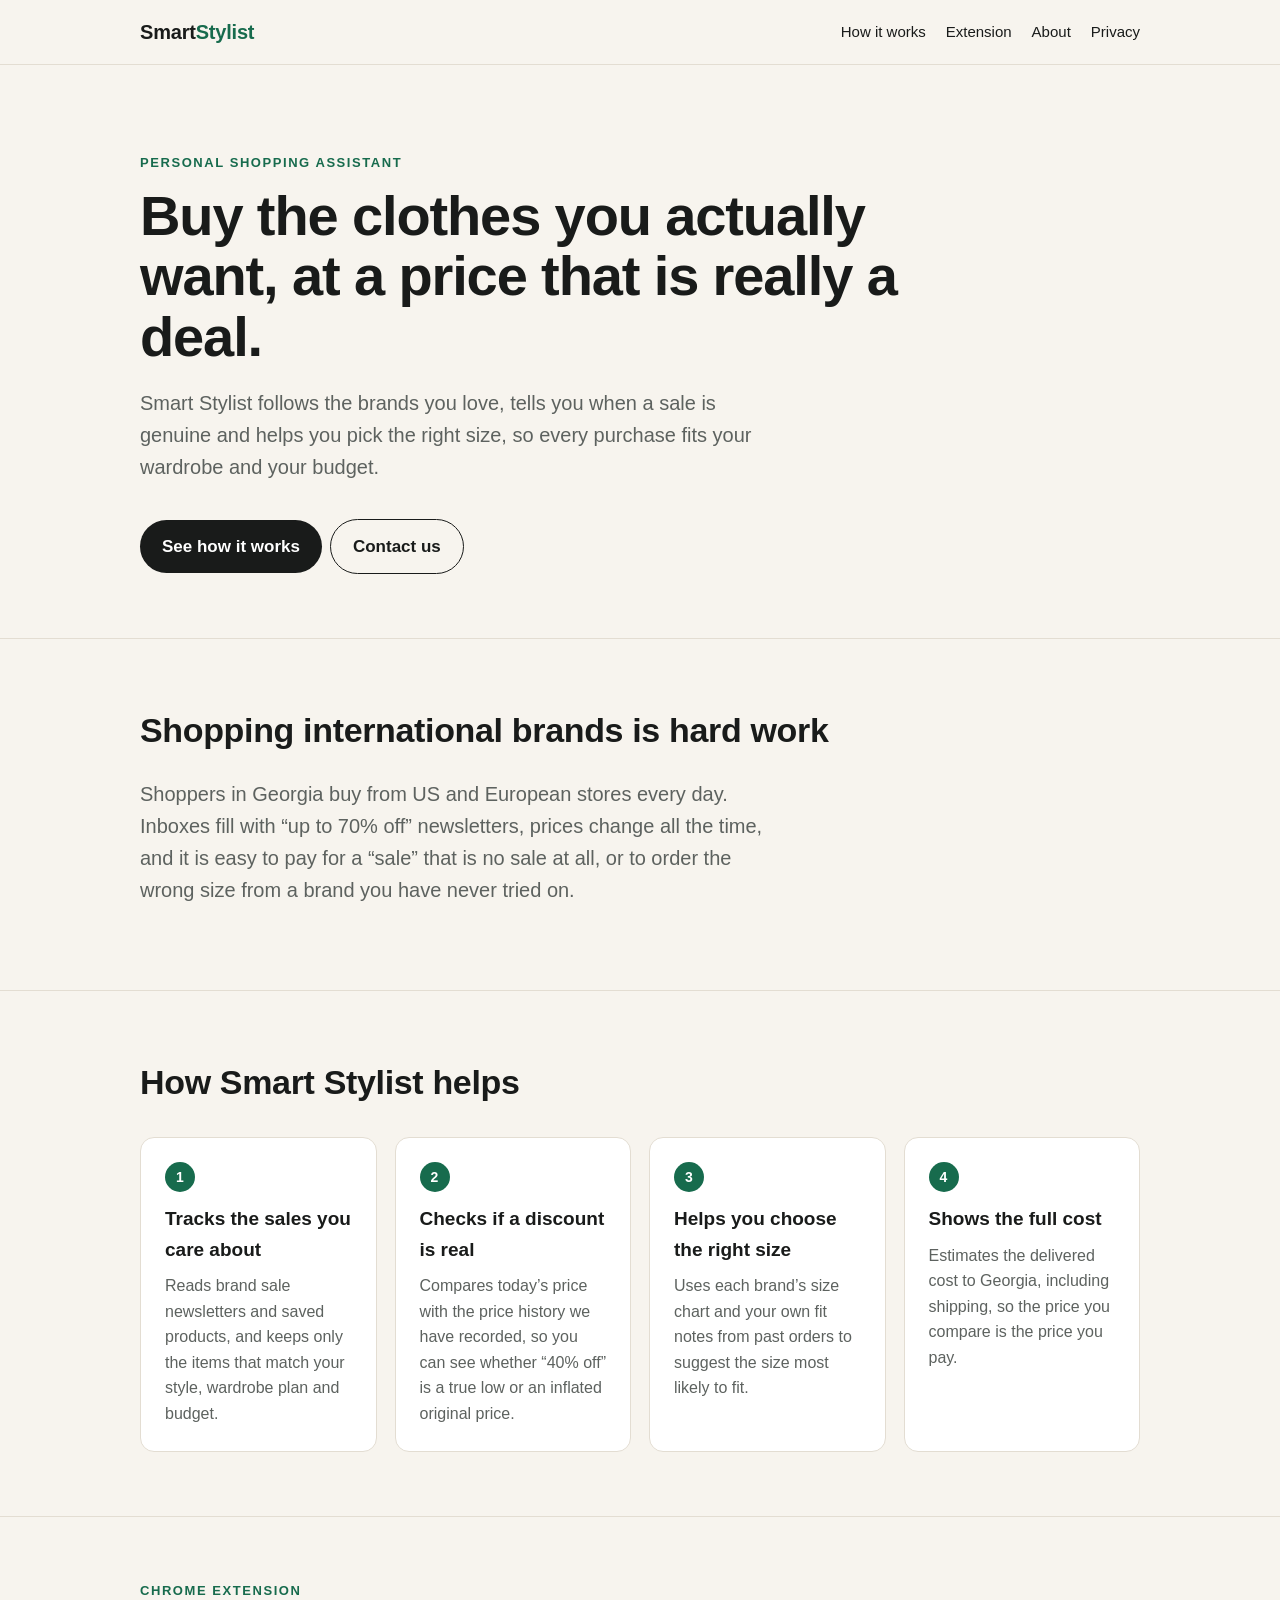
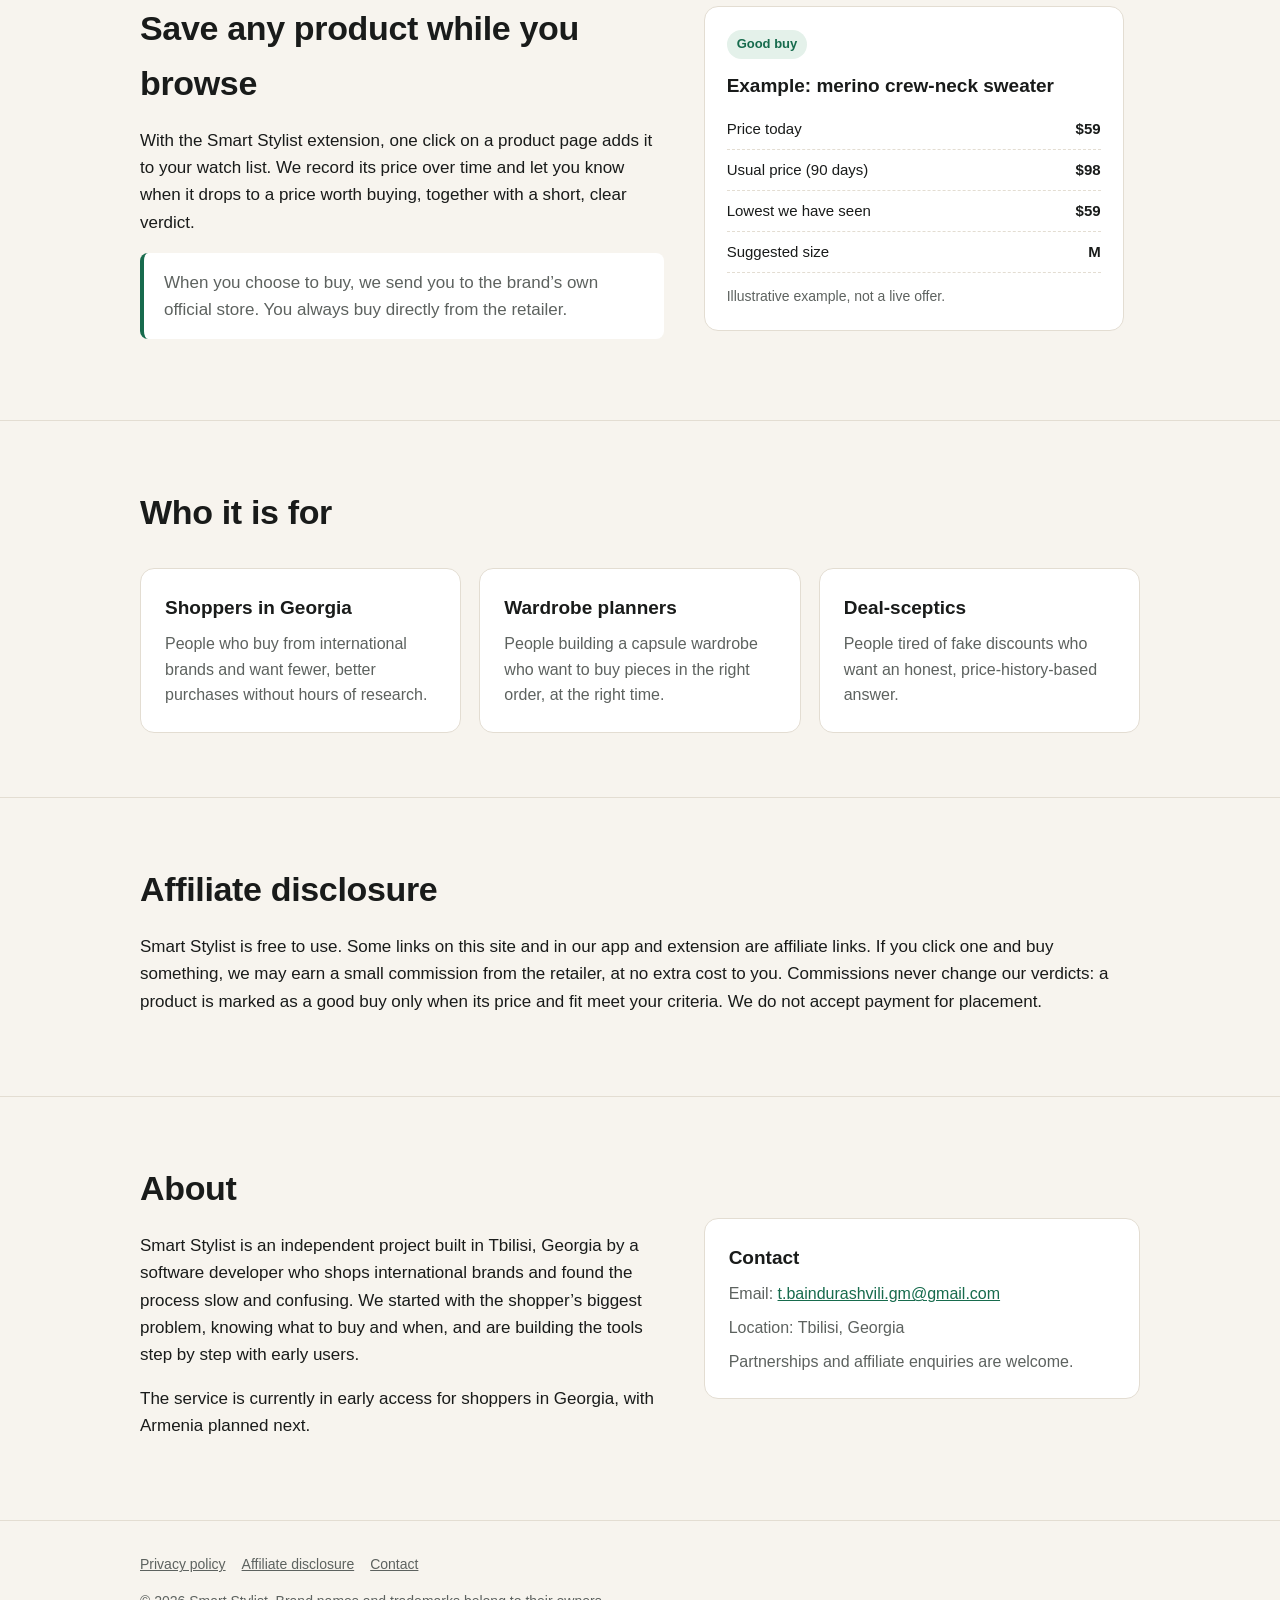
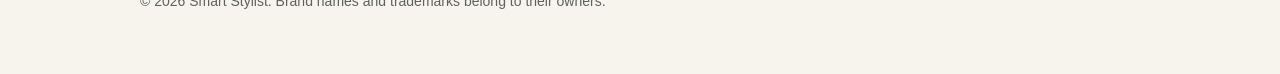
==== index.html @ 179b52d7 "Publish Smart Stylist landing page Co-Authored-By: Claude Opus 5.5 <noreply@anthropic.com> Claude-Se" ====
<!doctype html>
<html lang="en">
<head>
<meta charset="utf-8">
<meta name="viewport" content="width=device-width,initial-scale=1">
<title>Smart Stylist — buy fewer, better clothes on real sales</title>
<meta name="description" content="Smart Stylist is a personal shopping assistant and Chrome extension that tracks fashion sales, checks whether discounts are real and helps you choose the right size. Built in Georgia.">
<link rel="stylesheet" href="styles.css">
</head>
<body>
<header><div class="wrap nav">
  <a class="brand" href="./">Smart<span>Stylist</span></a>
  <nav><a href="#how">How it works</a><a class="hide-sm" href="#extension">Extension</a><a href="#about">About</a><a href="privacy.html">Privacy</a></nav>
</div></header>

<main>
<div class="wrap hero">
  <div class="eyebrow">Personal shopping assistant</div>
  <h1>Buy the clothes you actually want, at a price that is really a deal.</h1>
  <p class="lead">Smart Stylist follows the brands you love, tells you when a sale is genuine and helps you pick the right size, so every purchase fits your wardrobe and your budget.</p>
  <a class="btn" href="#how">See how it works</a><a class="btn alt" href="#about">Contact us</a>
</div>

<section id="problem"><div class="wrap">
  <h2>Shopping international brands is hard work</h2>
  <p class="lead">Shoppers in Georgia buy from US and European stores every day. Inboxes fill with “up to 70% off” newsletters, prices change all the time, and it is easy to pay for a “sale” that is no sale at all, or to order the wrong size from a brand you have never tried on.</p>
</div></section>

<section id="how"><div class="wrap">
  <h2>How Smart Stylist helps</h2>
  <div class="grid">
    <div class="card"><div class="num">1</div><h3>Tracks the sales you care about</h3><p>Reads brand sale newsletters and saved products, and keeps only the items that match your style, wardrobe plan and budget.</p></div>
    <div class="card"><div class="num">2</div><h3>Checks if a discount is real</h3><p>Compares today’s price with the price history we have recorded, so you can see whether “40% off” is a true low or an inflated original price.</p></div>
    <div class="card"><div class="num">3</div><h3>Helps you choose the right size</h3><p>Uses each brand’s size chart and your own fit notes from past orders to suggest the size most likely to fit.</p></div>
    <div class="card"><div class="num">4</div><h3>Shows the full cost</h3><p>Estimates the delivered cost to Georgia, including shipping, so the price you compare is the price you pay.</p></div>
  </div>
</div></section>

<section id="extension"><div class="wrap split">
  <div>
    <div class="eyebrow">Chrome extension</div>
    <h2>Save any product while you browse</h2>
    <p>With the Smart Stylist extension, one click on a product page adds it to your watch list. We record its price over time and let you know when it drops to a price worth buying, together with a short, clear verdict.</p>
    <p class="note">When you choose to buy, we send you to the brand’s own official store. You always buy directly from the retailer.</p>
  </div>
  <div class="verdict" aria-label="Example verdict">
    <span class="tag">Good buy</span>
    <h3 style="margin-top:12px">Example: merino crew-neck sweater</h3>
    <div class="row"><span>Price today</span><b>$59</b></div>
    <div class="row"><span>Usual price (90 days)</span><b>$98</b></div>
    <div class="row"><span>Lowest we have seen</span><b>$59</b></div>
    <div class="row"><span>Suggested size</span><b>M</b></div>
    <p style="font-size:14px;color:var(--muted);margin:12px 0 0">Illustrative example, not a live offer.</p>
  </div>
</div></section>

<section id="who"><div class="wrap">
  <h2>Who it is for</h2>
  <div class="grid">
    <div class="card"><h3>Shoppers in Georgia</h3><p>People who buy from international brands and want fewer, better purchases without hours of research.</p></div>
    <div class="card"><h3>Wardrobe planners</h3><p>People building a capsule wardrobe who want to buy pieces in the right order, at the right time.</p></div>
    <div class="card"><h3>Deal-sceptics</h3><p>People tired of fake discounts who want an honest, price-history-based answer.</p></div>
  </div>
</div></section>

<section id="disclosure"><div class="wrap">
  <h2>Affiliate disclosure</h2>
  <p>Smart Stylist is free to use. Some links on this site and in our app and extension are affiliate links. If you click one and buy something, we may earn a small commission from the retailer, at no extra cost to you. Commissions never change our verdicts: a product is marked as a good buy only when its price and fit meet your criteria. We do not accept payment for placement.</p>
</div></section>

<section id="about"><div class="wrap split">
  <div>
    <h2>About</h2>
    <p>Smart Stylist is an independent project built in Tbilisi, Georgia by a software developer who shops international brands and found the process slow and confusing. We started with the shopper’s biggest problem, knowing what to buy and when, and are building the tools step by step with early users.</p>
    <p>The service is currently in early access for shoppers in Georgia, with Armenia planned next.</p>
  </div>
  <div class="card">
    <h3>Contact</h3>
    <p>Email: <a href="mailto:t.baindurashvili.gm@gmail.com">t.baindurashvili.gm@gmail.com</a></p>
    <p style="margin-top:8px">Location: Tbilisi, Georgia</p>
    <p style="margin-top:8px">Partnerships and affiliate enquiries are welcome.</p>
  </div>
</div></section>
</main>

<footer><div class="wrap">
  <a href="privacy.html">Privacy policy</a><a href="#disclosure">Affiliate disclosure</a><a href="#about">Contact</a>
  <p>© 2026 Smart Stylist. Brand names and trademarks belong to their owners.</p>
</div></footer>
</body>
</html>
---- styles.css ----
:root{--bg:#F7F4EE;--ink:#191B1A;--muted:#5d625f;--accent:#176B4D;--card:#fff;--line:#e3ddd2}
*{box-sizing:border-box}
html{scroll-behavior:smooth}
body{margin:0;background:var(--bg);color:var(--ink);font:17px/1.6 -apple-system,BlinkMacSystemFont,"Segoe UI",Roboto,Helvetica,Arial,sans-serif}
a{color:var(--accent)}
.wrap{max-width:1040px;margin:0 auto;padding:0 20px}
header{border-bottom:1px solid var(--line);background:var(--bg);position:sticky;top:0;z-index:5}
.nav{display:flex;align-items:center;justify-content:space-between;height:64px;gap:16px}
.brand{font-weight:700;font-size:20px;letter-spacing:-.01em;text-decoration:none;color:var(--ink)}
.brand span{color:var(--accent)}
.nav nav a{color:var(--ink);text-decoration:none;margin-left:20px;font-size:15px}
.nav nav a:hover{color:var(--accent)}
.hero{padding:88px 20px 64px}
.eyebrow{text-transform:uppercase;letter-spacing:.12em;font-size:13px;color:var(--accent);font-weight:600}
h1{font-size:clamp(34px,5.5vw,56px);line-height:1.08;letter-spacing:-.02em;margin:12px 0 20px;max-width:760px}
h2{font-size:clamp(26px,3.4vw,34px);letter-spacing:-.01em;margin:0 0 12px}
h3{margin:0 0 8px;font-size:19px}
.lead{font-size:20px;color:var(--muted);max-width:640px}
.btn{display:inline-block;background:var(--ink);color:#fff;padding:13px 22px;border-radius:999px;text-decoration:none;font-weight:600;margin-top:16px}
.btn.alt{background:transparent;color:var(--ink);border:1px solid var(--ink);margin-left:8px}
section{padding:64px 0;border-top:1px solid var(--line)}
.grid{display:grid;grid-template-columns:repeat(auto-fit,minmax(230px,1fr));gap:18px;margin-top:28px}
.card{background:var(--card);border:1px solid var(--line);border-radius:14px;padding:24px}
.card p{margin:0;color:var(--muted);font-size:16px}
.num{display:inline-flex;width:30px;height:30px;border-radius:50%;background:var(--accent);color:#fff;align-items:center;justify-content:center;font-weight:700;font-size:14px;margin-bottom:12px}
.verdict{background:var(--card);border:1px solid var(--line);border-radius:14px;padding:22px;max-width:420px}
.verdict .tag{display:inline-block;background:#e4f1ea;color:var(--accent);font-weight:700;font-size:13px;padding:4px 10px;border-radius:999px}
.verdict .row{display:flex;justify-content:space-between;border-bottom:1px dashed var(--line);padding:8px 0;font-size:15px}
.split{display:grid;grid-template-columns:1.2fr 1fr;gap:40px;align-items:center}
@media(max-width:760px){.split{grid-template-columns:1fr}.nav nav a{margin-left:12px;font-size:14px}.nav nav a.hide-sm{display:none}.hero{padding:56px 20px 40px}}
.note{background:#fff;border-left:4px solid var(--accent);padding:16px 20px;border-radius:8px;color:var(--muted)}
footer{border-top:1px solid var(--line);padding:32px 0 48px;color:var(--muted);font-size:14px}
footer a{color:var(--muted);margin-right:16px}
.doc{max-width:760px;padding:56px 20px 72px;margin:0 auto}
.doc h1{font-size:38px}
.doc h2{font-size:22px;margin-top:36px}
.doc p,.doc li{color:#2f3331}
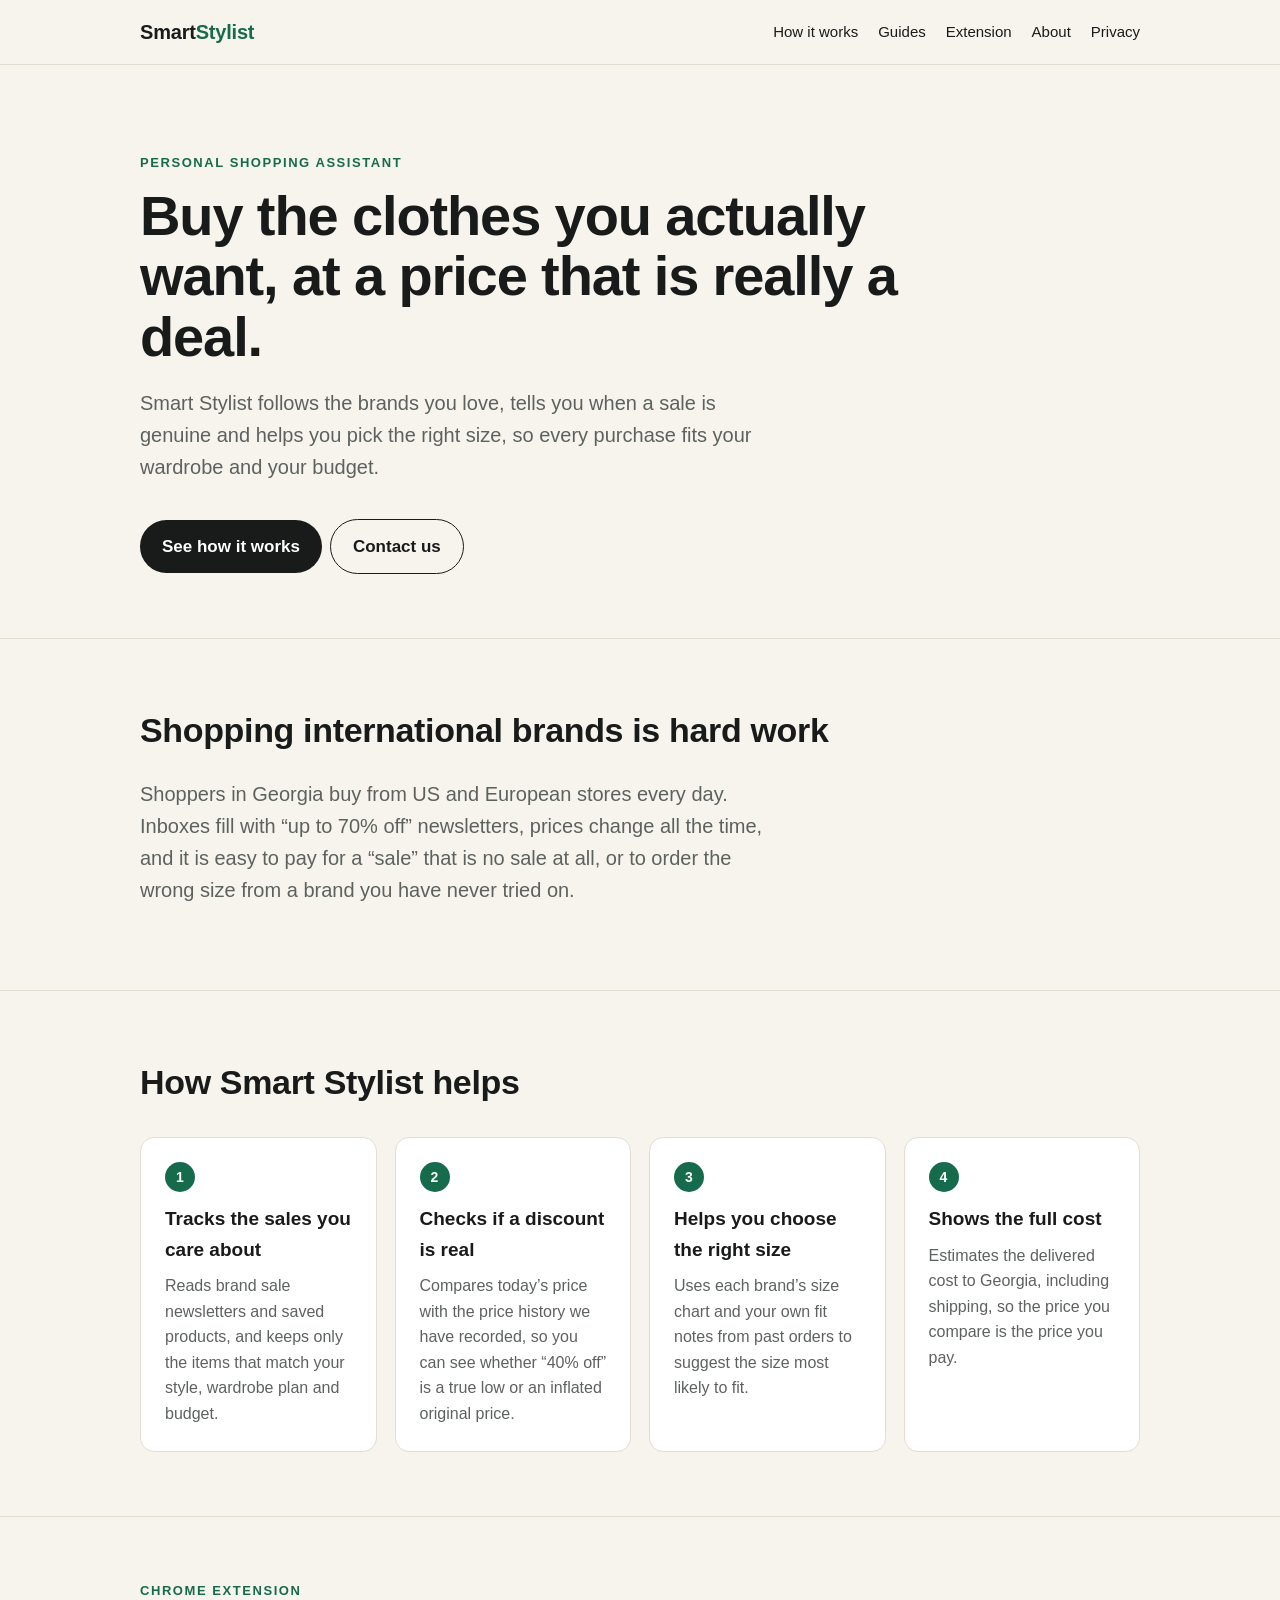
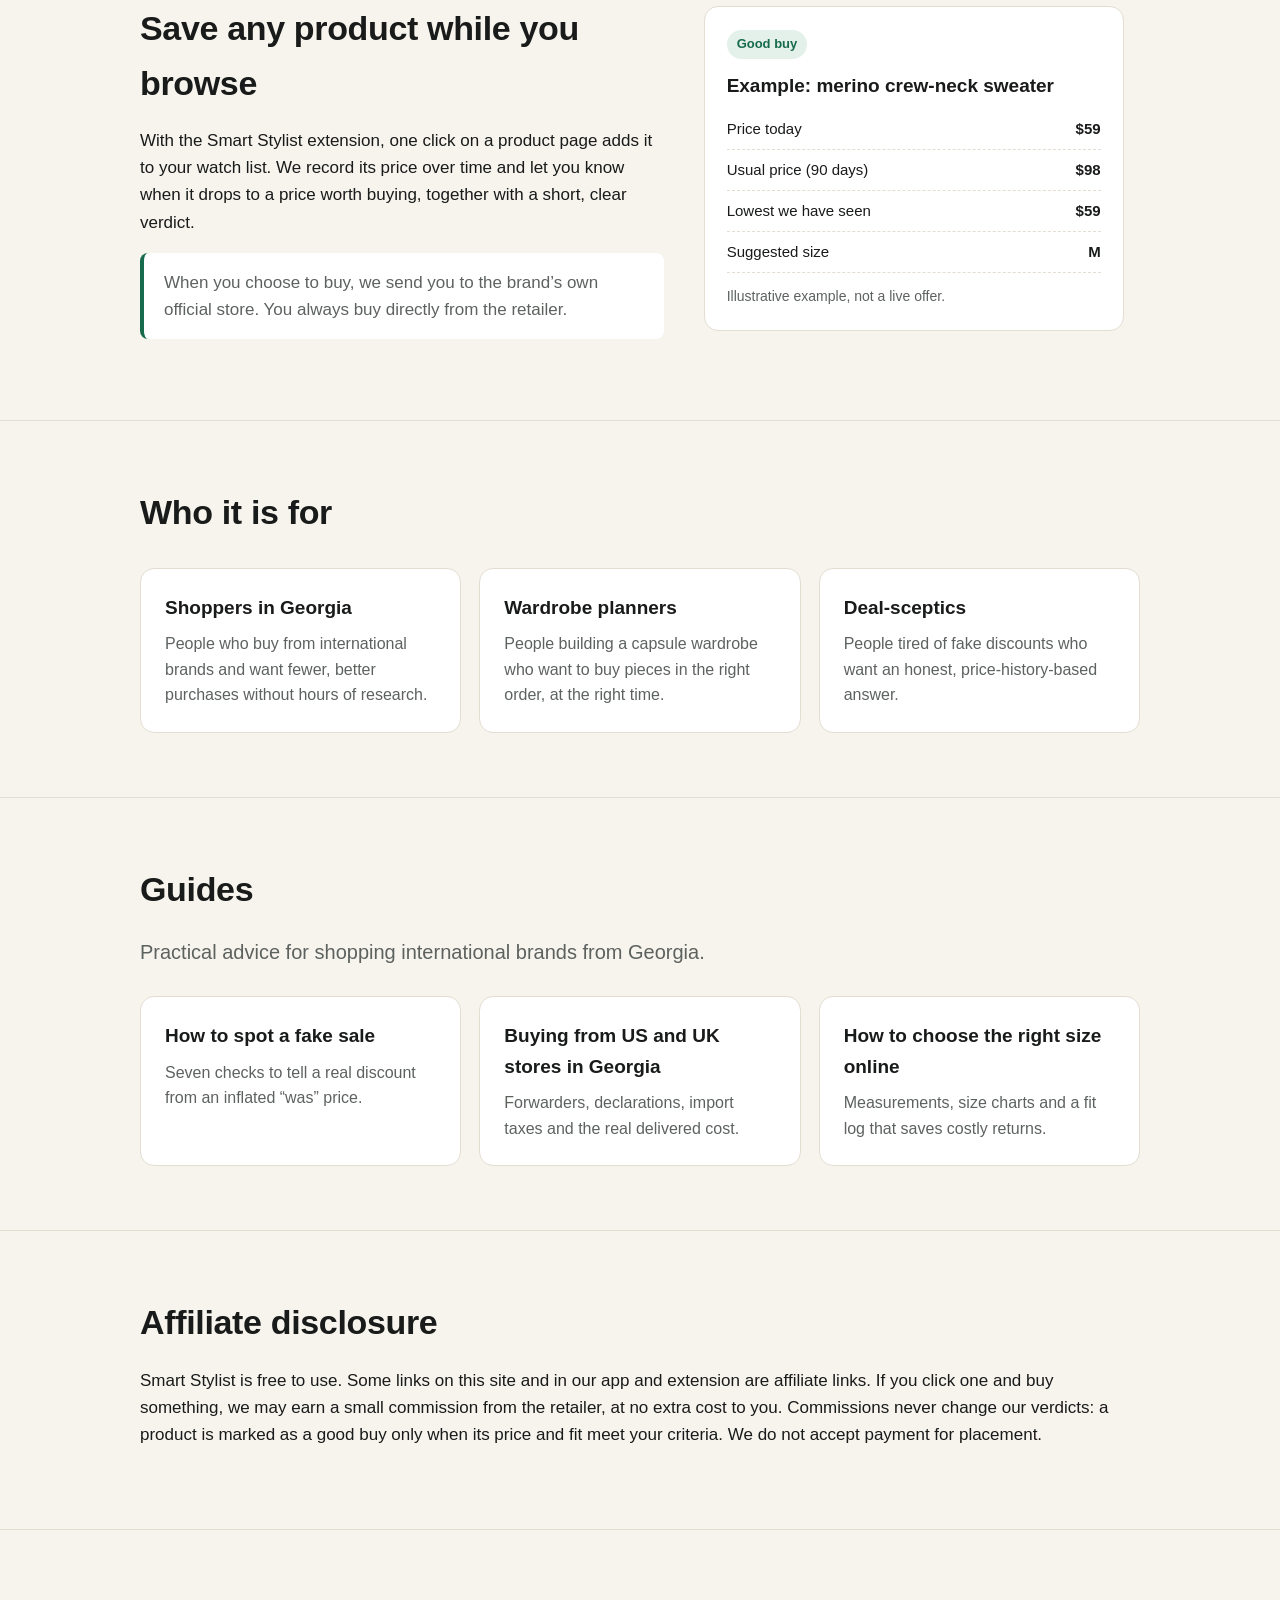
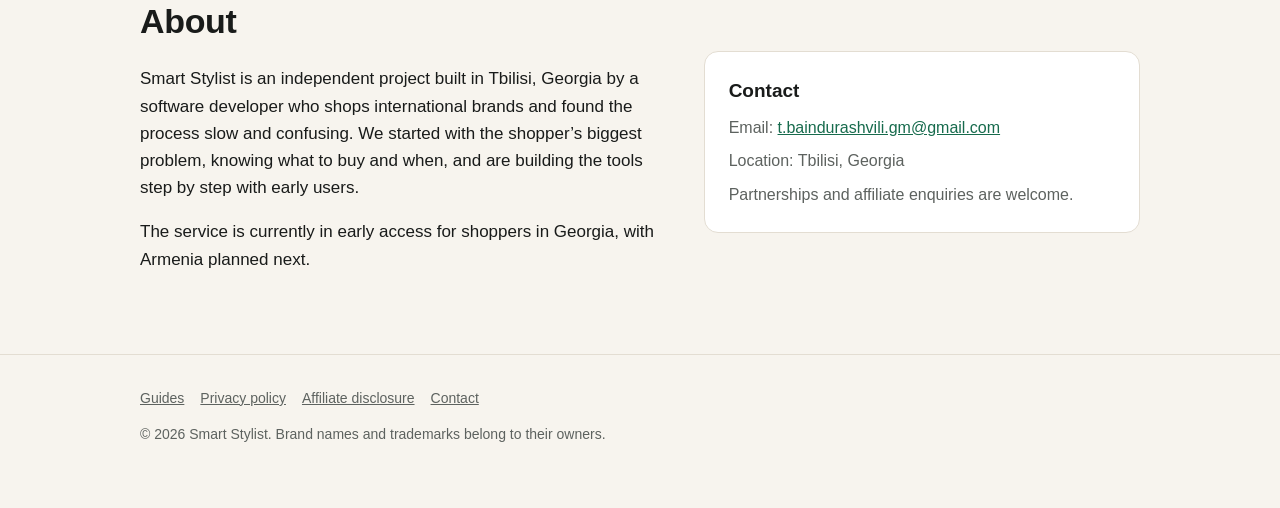
==== commit b0210bf8: "Add Guides section with three shopping articles - How to spot a fake sale - Buying from US and UK st" ====
--- a/index.html
+++ b/index.html
@@ -2,6 +2,7 @@
 <html lang="en">
 <head>
 <meta charset="utf-8">
+<meta name='impact-site-verification' value='3f9d5d5a-46a3-4375-ae0d-ba2f3f9a3997'>
 <meta name="viewport" content="width=device-width,initial-scale=1">
 <title>Smart Stylist — buy fewer, better clothes on real sales</title>
 <meta name="description" content="Smart Stylist is a personal shopping assistant and Chrome extension that tracks fashion sales, checks whether discounts are real and helps you choose the right size. Built in Georgia.">
@@ -10,7 +11,7 @@
 <body>
 <header><div class="wrap nav">
   <a class="brand" href="./">Smart<span>Stylist</span></a>
-  <nav><a href="#how">How it works</a><a class="hide-sm" href="#extension">Extension</a><a href="#about">About</a><a href="privacy.html">Privacy</a></nav>
+  <nav><a href="#how">How it works</a><a href="guides/">Guides</a><a class="hide-sm" href="#extension">Extension</a><a href="#about">About</a><a href="privacy.html">Privacy</a></nav>
 </div></header>
 
 <main>
@@ -63,6 +64,16 @@
   </div>
 </div></section>
 
+<section id="guides"><div class="wrap">
+  <h2>Guides</h2>
+  <p class="lead">Practical advice for shopping international brands from Georgia.</p>
+  <div class="grid">
+    <a class="card" style="text-decoration:none;color:var(--ink)" href="guides/how-to-spot-a-fake-sale.html"><h3>How to spot a fake sale</h3><p>Seven checks to tell a real discount from an inflated “was” price.</p></a>
+    <a class="card" style="text-decoration:none;color:var(--ink)" href="guides/buying-from-us-and-uk-stores-in-georgia.html"><h3>Buying from US and UK stores in Georgia</h3><p>Forwarders, declarations, import taxes and the real delivered cost.</p></a>
+    <a class="card" style="text-decoration:none;color:var(--ink)" href="guides/how-to-choose-the-right-size-online.html"><h3>How to choose the right size online</h3><p>Measurements, size charts and a fit log that saves costly returns.</p></a>
+  </div>
+</div></section>
+
 <section id="disclosure"><div class="wrap">
   <h2>Affiliate disclosure</h2>
   <p>Smart Stylist is free to use. Some links on this site and in our app and extension are affiliate links. If you click one and buy something, we may earn a small commission from the retailer, at no extra cost to you. Commissions never change our verdicts: a product is marked as a good buy only when its price and fit meet your criteria. We do not accept payment for placement.</p>
@@ -84,7 +95,7 @@
 </main>
 
 <footer><div class="wrap">
-  <a href="privacy.html">Privacy policy</a><a href="#disclosure">Affiliate disclosure</a><a href="#about">Contact</a>
+  <a href="guides/">Guides</a><a href="privacy.html">Privacy policy</a><a href="#disclosure">Affiliate disclosure</a><a href="#about">Contact</a>
   <p>© 2026 Smart Stylist. Brand names and trademarks belong to their owners.</p>
 </div></footer>
 </body>
--- a/styles.css
+++ b/styles.css
@@ -35,3 +35,12 @@
 .doc h1{font-size:38px}
 .doc h2{font-size:22px;margin-top:36px}
 .doc p,.doc li{color:#2f3331}
+.doc .meta{color:var(--muted);font-size:15px;margin-top:-8px}
+.doc .note{margin:24px 0}
+.doc table{border-collapse:collapse;width:100%;margin:16px 0;font-size:15px;background:#fff}
+.doc th,.doc td{border:1px solid var(--line);padding:8px 10px;text-align:left}
+.list-guides{display:grid;gap:16px;margin-top:24px}
+.list-guides a.card{text-decoration:none;color:var(--ink);display:block}
+.list-guides a.card:hover{border-color:var(--accent)}
+.list-guides .card h3{color:var(--ink)}
+.nav nav a{white-space:nowrap}
